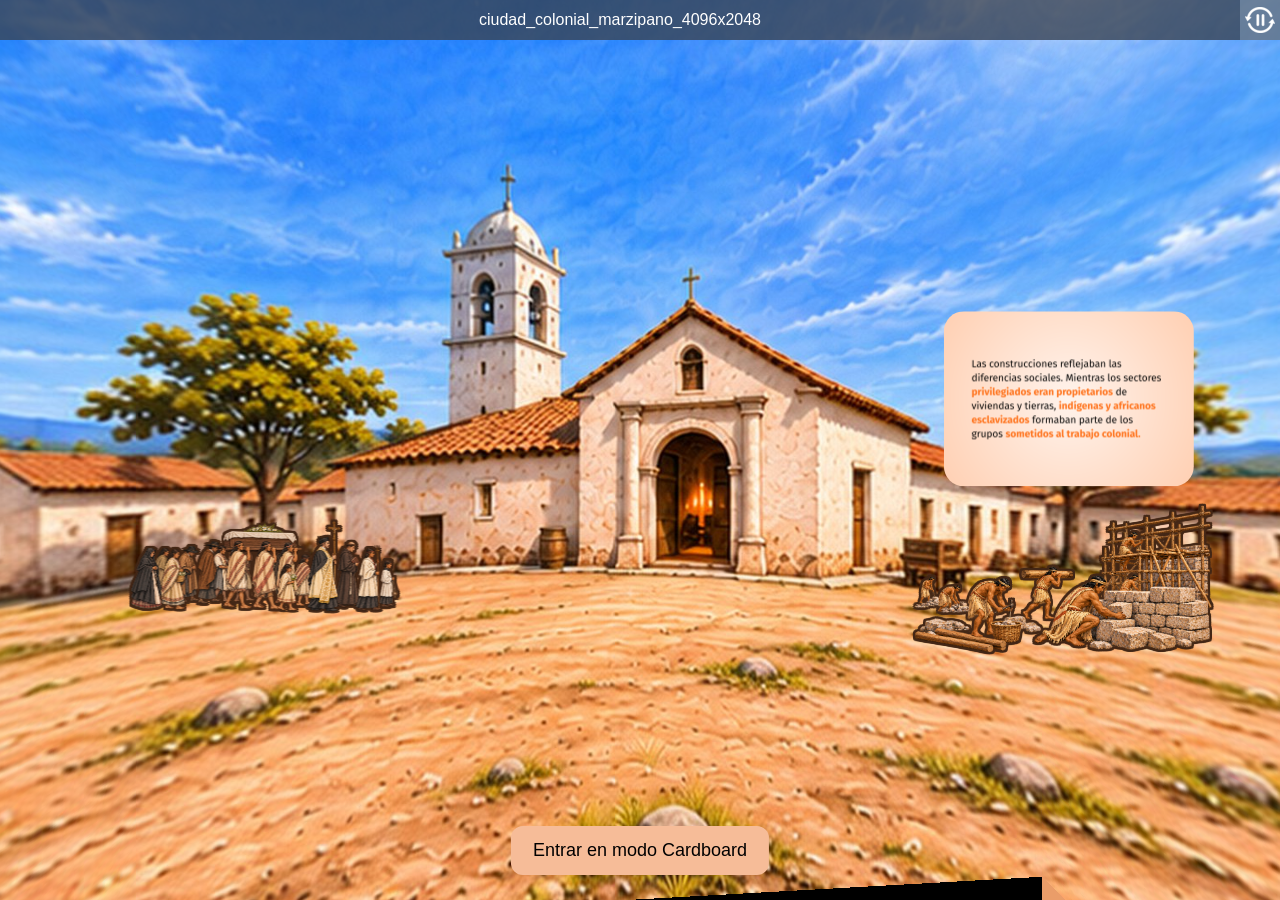
==== app-files/index.html @ c7993c3c "Add files via upload" ====
<!DOCTYPE html>
<html>
<head>
<title>Project Title</title>
<meta charset="utf-8">
<meta name="viewport" content="target-densitydpi=device-dpi, width=device-width, initial-scale=1.0, maximum-scale=1.0, minimum-scale=1.0, user-scalable=no, minimal-ui" />
<style> @-ms-viewport { width: device-width; } </style>
<link rel="stylesheet" href="vendor/reset.min.css">
<link rel="stylesheet" href="style.css">
</head>
<body class="single-scene ">

<div id="pano"></div>
<div id="panoDerecho"></div>
<button id="cardboardButton" type="button">
  Entrar en modo Cardboard
</button>
<div id="sceneList">
  <ul class="scenes">
    
      <a href="javascript:void(0)" class="scene" data-id="0-ciudad_colonial_marzipano_4096x2048">
        <li class="text">ciudad_colonial_marzipano_4096x2048</li>
      </a>
    
  </ul>
</div>

<div id="titleBar">
  <h1 class="sceneName"></h1>
</div>

<a href="javascript:void(0)" id="autorotateToggle">
  <img class="icon off" src="img/play.png">
  <img class="icon on" src="img/pause.png">
</a>

<a href="javascript:void(0)" id="fullscreenToggle">
  <img class="icon off" src="img/fullscreen.png">
  <img class="icon on" src="img/windowed.png">
</a>

<a href="javascript:void(0)" id="sceneListToggle">
  <img class="icon off" src="img/expand.png">
  <img class="icon on" src="img/collapse.png">
</a>

<a href="javascript:void(0)" id="viewUp" class="viewControlButton viewControlButton-1">
  <img class="icon" src="img/up.png">
</a>
<a href="javascript:void(0)" id="viewDown" class="viewControlButton viewControlButton-2">
  <img class="icon" src="img/down.png">
</a>
<a href="javascript:void(0)" id="viewLeft" class="viewControlButton viewControlButton-3">
  <img class="icon" src="img/left.png">
</a>
<a href="javascript:void(0)" id="viewRight" class="viewControlButton viewControlButton-4">
  <img class="icon" src="img/right.png">
</a>
<a href="javascript:void(0)" id="viewIn" class="viewControlButton viewControlButton-5">
  <img class="icon" src="img/plus.png">
</a>
<a href="javascript:void(0)" id="viewOut" class="viewControlButton viewControlButton-6">
  <img class="icon" src="img/minus.png">
</a>

<script src="vendor/screenfull.min.js" ></script>
<script src="vendor/bowser.min.js" ></script>
<script src="vendor/marzipano.js" ></script>

<script src="data.js"></script>
<script src="index.js"></script>
<script src="cardboard.js"></script>
</body>
</html>
---- app-files/style.css ----
* {
  -webkit-box-sizing: border-box;
  -moz-box-sizing: border-box;
  box-sizing: border-box;
  -moz-user-select: none;
  -webkit-user-select: none;
  -ms-user-select: none;
  user-select: none;
  -ms-text-size-adjust: none;
  -moz-text-size-adjust: none;
  -webkit-text-size-adjust: none;
  text-size-adjust: none;
  -webkit-user-drag: none;
  -webkit-touch-callout: none;
  -ms-content-zooming: none;
  -webkit-tap-highlight-color: rgba(0,0,0,0);
}

html, body {
  width: 100%;
  height: 100%;
  padding: 0;
  margin: 0;
  overflow: hidden;
  font-family: "Helvetica Neue", Helvetica, Arial, sans-serif;
  font-size: 16px;
  background-color: #000;
  color: #fff;
}

a, a:hover, a:active, a:visited {
  text-decoration: none;
  color: inherit;
}

#pano {
  position: absolute;
  top: 0;
  left: 0;
  width: 100%;
  height: 100%;
  overflow: hidden;
}

#titleBar {
  position: absolute;
  top: 0;
  left: 0;
  right: 40px;
  height: 40px;
  text-align: center;
}

.mobile #titleBar {
  height: 50px;
  right: 50px;
}

/* If there is a fullscreen button the title bar must make space for it */
body.fullscreen-enabled #titleBar {
  right: 80px;
}

body.fullscreen-enabled.mobile #titleBar {
  right: 100px;
}

/* If there are multiple scenes the title bar must make space for the scene list toggle */
body.multiple-scenes #titleBar {
  left: 40px;
}

body.multiple-scenes.mobile #titleBar {
  left: 50px;
}

#titleBar .sceneName {
  width: 100%;
  height: 100%;
  line-height: 30px;
  padding: 5px;
  background-color: rgb(58,68,84);
  background-color: rgba(58,68,84,0.8);
  overflow: hidden;
  text-overflow: ellipsis;
  white-space: nowrap;

  -moz-user-select: text;
  -webkit-user-select: text;
  -ms-user-select: text;
  user-select: text;
}

.mobile #titleBar .sceneName {
  line-height: 40px;
}

#fullscreenToggle {
  display: none;
  position: absolute;
  top: 0;
  right: 0;
  width: 40px;
  height: 40px;
  padding: 5px;
  background-color: rgb(103,115,131);
  background-color: rgba(103,115,131,0.8);
}

.mobile #fullscreenToggle {
  width: 50px;
  height: 50px;
}

body.fullscreen-enabled #fullscreenToggle {
  display: block;
}

#fullscreenToggle .icon {
  position: absolute;
  top: 5px;
  right: 5px;
  width: 30px;
  height: 30px;
}

.mobile #fullscreenToggle .icon {
  top: 10px;
  right: 10px;
}

#fullscreenToggle .icon.on {
  display: none;
}

#fullscreenToggle .icon.off {
  display: block;
}

#fullscreenToggle.enabled .icon.on {
  display: block;
}

#fullscreenToggle.enabled .icon.off {
  display: none;
}

#autorotateToggle {
  display: block;
  position: absolute;
  top: 0;
  right: 0;
  width: 40px;
  height: 40px;
  padding: 5px;
  background-color: rgb(103,115,131);
  background-color: rgba(103,115,131,0.8);
}

.mobile #autorotateToggle {
  width: 50px;
  height: 50px;
}

/* If there is a fullscreen button, autorotate must placed a bit to the left */
body.fullscreen-enabled #autorotateToggle {
  right: 40px;
}

body.fullscreen-enabled.mobile #autorotateToggle {
  right: 50px;
}

#autorotateToggle .icon {
  position: absolute;
  top: 5px;
  right: 5px;
  width: 30px;
  height: 30px;
}

.mobile #autorotateToggle .icon {
  top: 10px;
  right: 10px;
}

#autorotateToggle .icon.on {
  display: none;
}

#autorotateToggle .icon.off {
  display: block;
}

#autorotateToggle.enabled .icon.on {
  display: block;
}

#autorotateToggle.enabled .icon.off {
  display: none;
}

#sceneListToggle {
  position: absolute;
  top: 0;
  left: 0;
  width: 40px;
  height: 40px;
  padding: 5px;
  background-color: rgb(103,115,131);
  background-color: rgba(103,115,131,0.8);
}

.mobile #sceneListToggle {
  width: 50px;
  height: 50px;
}

#sceneListToggle .text {
  position: absolute;
  top: 5px;
  left: 15px;
  width: 100%;
  line-height: 30px;
}

#sceneListToggle .icon {
  position: absolute;
  top: 5px;
  right: 5px;
  width: 30px;
  height: 30px;
}

.mobile #sceneListToggle .icon {
  top: 10px;
  right: 10px;
}

#sceneListToggle .icon.on {
  display: none;
}

#sceneListToggle .icon.off {
  display: block;
}

#sceneListToggle.enabled .icon.on {
  display: block;
}

#sceneListToggle.enabled .icon.off {
  display: none;
}

#sceneList {
  position: absolute;
  top: 0;
  left: -220px;
  padding-top: 40px;
  width: 220px;
  max-height: 100%;
  overflow-x: hidden;
  overflow-y: auto;
  margin-left: 0;
  -webkit-transition: margin-left 0.5s ease-in-out;
  transition: margin-left 0.5s ease-in-out;
}

.mobile #sceneList {
  padding-top: 50px;
}

#sceneList .scenes {
  width: 100%;
  background-color: rgb(58,68,84);
  background-color: rgba(58,68,84,0.8);
}

.mobile #sceneList {
  width: 100%;
  height: 100%;
  left: -100%;
}

.mobile #sceneList.enabled {
  margin-left: 100%;
}

.mobile #sceneList .scenes {
  height: 100%;
}

#sceneList.enabled {
  margin-left: 220px;
}

#sceneList .scene {
  display: block;
  width: 100%;
  height: 30px;
}

.mobile #sceneList .scene {
  height: 40px;
}

#sceneList .scene .text {
  width: 100%;
  height: 100%;
  padding: 0 15px;
  line-height: 30px;
  overflow: hidden;
  text-overflow: ellipsis;
  white-space: nowrap;
}

.mobile #sceneList .scene .text {
  line-height: 40px;
}

.no-touch #sceneList .scene:hover {
  background-color: rgb(103,115,131);
  background-color: rgba(103,115,131,0.8);
}

#sceneList .scene.current {
  background-color: rgb(103,115,131);
  background-color: rgba(103,115,131,0.8);
}

/* Hide scene list when only a single scene exists */
body.single-scene #sceneList, body.single-scene #sceneListToggle {
  display: none;
}

/* Link hotspot */

.link-hotspot {
  width: 60px;
  height: 60px;
  margin-left: -30px;
  margin-top: -30px;
  opacity: 0.9;
  -webkit-transition: opacity 0.2s;
  transition: opacity 0.2s;
}

.no-touch .link-hotspot:hover {
  opacity: 1;
}

.mobile .link-hotspot {
  width: 70px;
  height: 70px;
}

.link-hotspot-icon {
  width: 100%;
  height: 100%;
  cursor: pointer;
}

.link-hotspot-tooltip {
  position: absolute;
  left: 100%;
  top: 14px; /* ( 60 - (16 + 2*8) ) / 2 */

  margin-left: 3px;

  font-size: 16px;

  max-width: 300px;

  padding: 8px 10px;

  border-radius: 5px;

  background-color: rgb(58,68,84);
  background-color: rgba(58,68,84,0.8);

  color: #fff;

  white-space: nowrap;
  text-overflow: ellipsis;
  overflow: hidden;

  cursor: pointer;

  opacity: 0;

  -ms-transform: translateX(-8px);
  -webkit-transform: translateX(-8px);
  transform: translateX(-8px);

  -webkit-transition: -ms-transform 0.3s,
                      -webkit-transform 0.3s,
                      transform 0.3s,
                      opacity 0.3s;
  transition: -ms-transform 0.3s,
              -webkit-transform 0.3s,
              transform 0.3s,
              opacity 0.3s;
}

.mobile .link-hotspot {
  top: 19px; /* ( 70 - (16 + 2*8) ) / 2 */
}

.no-touch .link-hotspot:hover .link-hotspot-tooltip {
  opacity: 1;
  -ms-transform: translateX(0);
  -webkit-transform: translateX(0);
  transform: translateX(0);
}

/* Prevent tooltip from triggering */
.link-hotspot-tooltip {
  pointer-events: none;
}
.no-touch .link-hotspot:hover .link-hotspot-tooltip {
  pointer-events: all;
}

/* Fallback mode without pointer-events (IE8-10) */
.tooltip-fallback .link-hotspot-tooltip {
  display: none;
}
.no-touch .tooltip-fallback .link-hotspot:hover .link-hotspot-tooltip {
  display: block;
}

/* Info hotspot */

.info-hotspot {
  line-height: 1.2em;
  opacity: 0.9;
  -webkit-transition: opacity 0.2s 0.2s;
  transition: opacity 0.2s 0.2s;
}

.no-touch .info-hotspot:hover {
  opacity: 1;
  -webkit-transition: opacity 0.2s;
  transition: opacity 0.2s;
}

.info-hotspot.visible {
  opacity: 1;
}

.info-hotspot .info-hotspot-header {
  width: 40px;
  height: 40px;
  border-radius: 20px;
  background-color: rgb(103,115,131);
  cursor: pointer;
  -webkit-transition: width 0.3s ease-in-out 0.5s,
                      border-radius 0.3s ease-in-out 0.5s;
  transition: width 0.3s ease-in-out 0.5s,
              border-radius 0.3s ease-in-out 0.5s;
}

.mobile .info-hotspot .info-hotspot-header {
  width: 50px;
  height: 50px;
  border-radius: 25px;
}

.desktop.no-touch .info-hotspot .info-hotspot-header:hover {
  width: 260px;
  border-radius: 5px;
  -webkit-transition: width 0.3s ease-in-out,
                      border-radius 0.3s ease-in-out;
  transition: width 0.3s ease-in-out,
              border-radius 0.3s ease-in-out;
}

.desktop .info-hotspot.visible .info-hotspot-header,
.desktop.no-touch .info-hotspot.visible .info-hotspot-header:hover {
  width: 260px;
  border-radius: 5px;
  border-top-right-radius: 0;
  border-bottom-right-radius: 0;
  border-bottom-left-radius: 0;
  -webkit-transition: width 0.3s ease-in-out,
                      border-radius 0.3s ease-in-out;
  transition: width 0.3s ease-in-out,
              border-radius 0.3s ease-in-out;
}

.info-hotspot .info-hotspot-icon-wrapper {
  width: 40px;
  height: 40px;
}

.mobile .info-hotspot .info-hotspot-icon-wrapper {
  width: 50px;
  height: 50px;
}

.info-hotspot .info-hotspot-icon {
  width: 90%;
  height: 90%;
  margin: 5%;
}

.info-hotspot .info-hotspot-title-wrapper {
  position: absolute;
  left: 40px;
  top: 0;
  width: 0;
  height: 40px;
  padding: 0;
  overflow: hidden;
  -webkit-transition: width 0s 0.4s,
                      padding 0s 0.4s;
  transition: width 0s 0.4s,
              padding 0s 0.4s;
}

.desktop .info-hotspot.visible .info-hotspot-title-wrapper,
.desktop.no-touch .info-hotspot .info-hotspot-header:hover .info-hotspot-title-wrapper {
  width: 220px;
  padding: 0 5px;
  -webkit-transition: width 0s 0.4s,
                      padding 0s 0.4s;
  transition: width 0s 0.4s,
              padding 0s 0.4s;
}

.info-hotspot .info-hotspot-title-wrapper:before {
  content: '';
  display: inline-block;
  vertical-align: middle;
  height: 100%;
}

.info-hotspot .info-hotspot-title {
  display: inline-block;
  vertical-align: middle;

  -moz-user-select: text;
  -webkit-user-select: text;
  -ms-user-select: text;
  user-select: text;
}

.info-hotspot .info-hotspot-close-wrapper {
  position: absolute;
  left: 260px;
  top: 0;
  height: 40px;
  width: 40px;
  border-top-right-radius: 5px;
  background-color: rgb(78,88,104);
  visibility: hidden;
  -ms-transform: perspective(200px) rotateY(90deg);
  -webkit-transform: perspective(200px) rotateY(90deg);
  transform: perspective(200px) rotateY(90deg);
  -ms-transform-origin: 0 50% 0;
  -webkit-transform-origin: 0 50% 0;
  transform-origin: 0 50% 0;
  -webkit-transition: -ms-transform 0.3s 0.3s,
                      -webkit-transform 0.3s 0.3s,
                      transform 0.3s 0.3s,
                      visibility 0s 0.6s;
  transition: -ms-transform 0.3s 0.3s,
              -webkit-transform 0.3s 0.3s,
              transform 0.3s 0.3s,
              visibility 0s 0.6s;
}

.desktop .info-hotspot.visible .info-hotspot-close-wrapper {
  visibility: visible;
  -ms-transform: perspective(200px) rotateY(0deg);
  -webkit-transform: perspective(200px) rotateY(0deg);
  transform: perspective(200px) rotateY(0deg);
  -webkit-transition: -ms-transform 0.3s,
                      -webkit-transform 0.3s,
                      transform 0.3s,
                      visibility 0s 0s;
  transition: -ms-transform 0.3s,
              -webkit-transform 0.3s,
              transform 0.3s,
              visibility 0s 0s;
}

.info-hotspot .info-hotspot-close-icon {
  width: 70%;
  height: 70%;
  margin: 15%;
}

.info-hotspot .info-hotspot-text {
  position: absolute;
  width: 300px;
  height: auto;
  max-height: 200px;
  top: 40px;
  left: 0;
  padding: 10px;
  background-color: rgb(58,68,84);
  border-bottom-right-radius: 5px;
  border-bottom-left-radius: 5px;
  overflow-y: auto;
  visibility: hidden;
  /* rotate(90deg) causes transition flicker on Firefox 58 */
  -ms-transform: perspective(200px) rotateX(-89.999deg);
  -webkit-transform: perspective(200px) rotateX(-89.999deg);
  transform: perspective(200px) rotateX(-89.999deg);
  -ms-transform-origin: 50% 0 0;
  -webkit-transform-origin: 50% 0 0;
  transform-origin: 50% 0 0;
  -webkit-transition: -ms-transform 0.3s,
                      -webkit-transform 0.3s,
                      transform 0.3s,
                      visibility 0s 0.3s;
  transition: -ms-transform 0.3s,
              -webkit-transform 0.3s,
              transform 0.3s,
              visibility 0s 0.3s;

  -moz-user-select: text;
  -webkit-user-select: text;
  -ms-user-select: text;
  user-select: text;
}

.desktop .info-hotspot.visible .info-hotspot-text {
  visibility: visible;
  -ms-transform: perspective(200px) rotateX(0deg);
  -webkit-transform: perspective(200px) rotateX(0deg);
  transform: perspective(200px) rotateX(0deg);
  -webkit-transition: -ms-transform 0.3s 0.3s,
                      -webkit-transform 0.3s 0.3s,
                      transform 0.3s 0.3s,
                      visibility 0s 0s;
  transition: -ms-transform 0.3s 0.3s,
              -webkit-transform 0.3s 0.3s,
              transform 0.3s 0.3s,
              visibility 0s 0s;
}

/* Info hotspot modal */

.desktop .info-hotspot-modal {
  display: none;
}

.info-hotspot-modal {
  top: 0;
  left: 0;
  position: absolute;
  width: 100%;
  height: 100%;
  overflow: hidden;
  z-index: 11000 !important;
  background-color: rgba(0,0,0,.5);
  line-height: 1.2em;
  opacity: 0;
  visibility: hidden;
  -webkit-transition: opacity 0.2s ease-in-out 0.5s,
                      visibility 0s 0.7s;
  transition: opacity 0.2s ease-in-out 0.5s,
              visibility 0s 0.7s;
}

.info-hotspot-modal.visible {
  opacity: 1;
  visibility: visible;
  -webkit-transition: opacity 0.2s ease-in-out,
                      visibility 0s 0s;
  transition: opacity 0.2s ease-in-out,
              visibility 0s 0s;
}

.info-hotspot-modal .info-hotspot-header {
  position: absolute;
  top: 60px;
  left: 10px;
  right: 10px;
  width: auto;
  height: 50px;
  background-color: rgb(103,115,131);
  background-color: rgba(103,115,131,0.8);
  opacity: 0;
  -webkit-transition: opacity 0.3s ease-in-out 0.2s;
  transition: opacity 0.3s ease-in-out 0.2s;
}

.info-hotspot-modal.visible .info-hotspot-header {
  opacity: 1;
  -webkit-transition: opacity 0.3s ease-in-out 0.2s;
  transition: opacity 0.3s ease-in-out 0.2s;
}

.info-hotspot-modal .info-hotspot-icon-wrapper {
  width: 50px;
  height: 50px;
}

.info-hotspot-modal .info-hotspot-icon {
  width: 90%;
  height: 90%;
  margin: 5%;
}

.info-hotspot-modal .info-hotspot-title-wrapper {
  position: absolute;
  top: 0;
  left: 50px;
  right: 50px;
  width: auto;
  height: 50px;
  padding: 0 10px;
}

.info-hotspot-modal .info-hotspot-title-wrapper:before {
  content: '';
  display: inline-block;
  vertical-align: middle;
  height: 100%;
}

.info-hotspot-modal .info-hotspot-title {
  display: inline-block;
  vertical-align: middle;

  -moz-user-select: text;
  -webkit-user-select: text;
  -ms-user-select: text;
  user-select: text;
}

.info-hotspot-modal .info-hotspot-close-wrapper {
  position: absolute;
  top: 0;
  right: 0;
  width: 50px;
  height: 50px;
  background-color: rgb(78,88,104);
  background-color: rgba(78,88,104,0.8);
  cursor: pointer;
}

.info-hotspot-modal .info-hotspot-close-icon {
  width: 70%;
  height: 70%;
  margin: 15%;
}

.info-hotspot-modal .info-hotspot-text {
  position: absolute;
  top: 110px;
  bottom: 10px;
  left: 10px;
  right: 10px;
  padding: 10px;
  background-color: rgb(58,68,84);
  background-color: rgba(58,68,84,0.8);
  overflow-y: auto;
  opacity: 0;
  -webkit-transition: opacity 0.3s ease-in-out;
  transition: opacity 0.3s ease-in-out;

  -moz-user-select: text;
  -webkit-user-select: text;
  -ms-user-select: text;
  user-select: text;
}

.info-hotspot-modal.visible .info-hotspot-text {
  opacity: 1;
  -webkit-transition: opacity 0.3s ease-in-out 0.4s;
  transition: opacity 0.3s ease-in-out 0.4s;
}

/* View control buttons */

.viewControlButton {
  display: none;
  position: absolute;
  bottom: 0;
  left: 50%;
  width: 40px;
  height: 40px;
  padding: 5px;
  background-color: rgb(103,115,131);
  background-color: rgba(103,115,131,0.8);
}

body.view-control-buttons .viewControlButton {
  display: block;
}

/* Hide controls when width is too small */
@media (max-width: 600px) {
  body.view-control-buttons .viewControlButton {
    display: none;
  }
}

.viewControlButton .icon {
  position: absolute;
  top: 5px;
  right: 5px;
  width: 30px;
  height: 30px;
}

/* Center is at margin-left: -20px */
.viewControlButton-1 {
  margin-left: -145px;
}
.viewControlButton-2 {
  margin-left: -95px;
}
.viewControlButton-3 {
  margin-left: -45px;
}
.viewControlButton-4 {
  margin-left: 5px;
}
.viewControlButton-5 {
  margin-left: 55px;
}
.viewControlButton-6 {
  margin-left: 105px;
}
#cardboardButton {
  position: fixed;
  bottom: 25px;
  left: 50%;
  transform: translateX(-50%);
  z-index: 9999;
  padding: 14px 22px;
  background: #f6bc98;
  color: rgb(0, 0, 0);
  border: none;
  border-radius: 12px;
  font-size: 18px;
  cursor: pointer;
}
body.cardboard-mode #pano {
  width: 50%;
  left: 0;
}

body.cardboard-mode #panoDerecho {
  position: fixed;
  top: 0;
  left: 50%;
  width: 50%;
  height: 100%;
  z-index: 1;
}
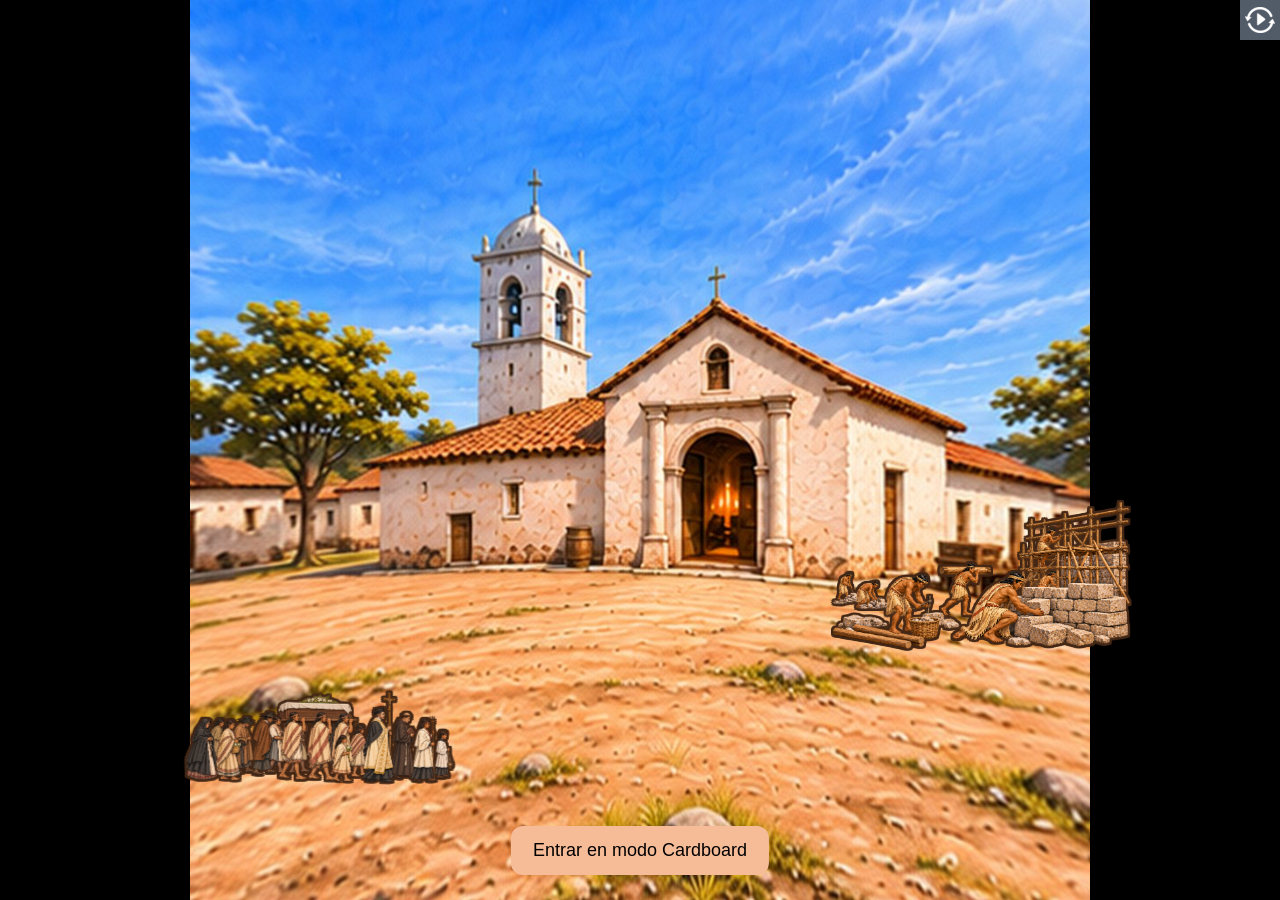
==== commit 04edc333: "Update index.html" ====
--- a/app-files/index.html
+++ b/app-files/index.html
@@ -1,6 +1,12 @@
 <!DOCTYPE html>
 <html>
 <head>
+  
+<meta name="apple-mobile-web-app-capable" content="yes">
+<meta name="apple-mobile-web-app-status-bar-style" content="black">
+<meta name="viewport" content="width=device-width, initial-scale=1, viewport-fit=cover">
+<meta name="mobile-web-app-capable" content="yes">
+
 <title>Project Title</title>
 <meta charset="utf-8">
 <meta name="viewport" content="target-densitydpi=device-dpi, width=device-width, initial-scale=1.0, maximum-scale=1.0, minimum-scale=1.0, user-scalable=no, minimal-ui" />
--- a/app-files/style.css
+++ b/app-files/style.css
@@ -854,4 +854,101 @@
   width: 50%;
   height: 100%;
   z-index: 1;
-}+}
+.sceneName {
+  display: none !important;
+}
+body.cardboard-mode #cardboardButton {
+  display: none !important;
+}
+
+/* Cardboard: pantalla dividida */
+body.cardboard-mode #pano {
+  position: fixed !important;
+  left: 0 !important;
+  top: 0 !important;
+  width: 50vw !important;
+  height: 100dvh !important;
+}
+
+body.cardboard-mode #panoDerecho {
+  position: fixed !important;
+  left: 50% !important;
+  top: 0 !important;
+  width: 50vw !important;
+  height: 100dvh !important;
+}
+
+/* Ocultar elementos de interfaz */
+body.cardboard-mode #cardboardButton,
+body.cardboard-mode .sceneName {
+  display: none !important;
+}
+/* Evitar que las tarjetas se salgan de cada mitad */
+body.cardboard-mode .info-hotspot-modal {
+  max-width: 90% !important;
+  box-sizing: border-box;
+}
+
+body.cardboard-mode .info-hotspot-modal-text {
+  font-size: 13px !important;
+  line-height: 1.4 !important;
+}
+
+/* CONFIGURACIÓN FINAL CARDBOARD */
+
+#panoDerecho {
+  display: none;
+}
+
+body.cardboard-mode #pano,
+body.cardboard-mode #panoDerecho {
+  display: block !important;
+  position: fixed !important;
+  top: 0 !important;
+  height: 100% !important;
+  height: 100dvh !important;
+  width: 50vw !important;
+  overflow: hidden !important;
+}
+
+body.cardboard-mode #pano {
+  left: 0 !important;
+}
+
+body.cardboard-mode #panoDerecho {
+  left: 50% !important;
+  z-index: 1;
+}
+
+body.cardboard-mode #cardboardButton,
+.sceneName,
+body.cardboard-mode #titleBar,
+body.cardboard-mode #autorotateToggle {
+  display: none !important;
+}
+
+/* Tarjetas más pequeñas en Cardboard */
+body.cardboard-mode .info-hotspot-modal {
+  width: 100% !important;
+  max-width: 100% !important;
+  height: 100% !important;
+  max-height: 100% !important;
+  overflow: hidden !important;
+}
+
+/* Subir cuadros de información en Cardboard */
+body.cardboard-mode .info-hotspot-modal .info-hotspot-header {
+  top: 30px !important;
+}
+
+body.cardboard-mode .info-hotspot-modal .info-hotspot-text {
+  top: 80px !important;
+}
+
+
+body.cardboard-mode .info-hotspot-modal .info-hotspot-text {
+  font-size: 12px !important;
+  line-height: 1.35 !important;
+  overflow-y: auto !important;
+}
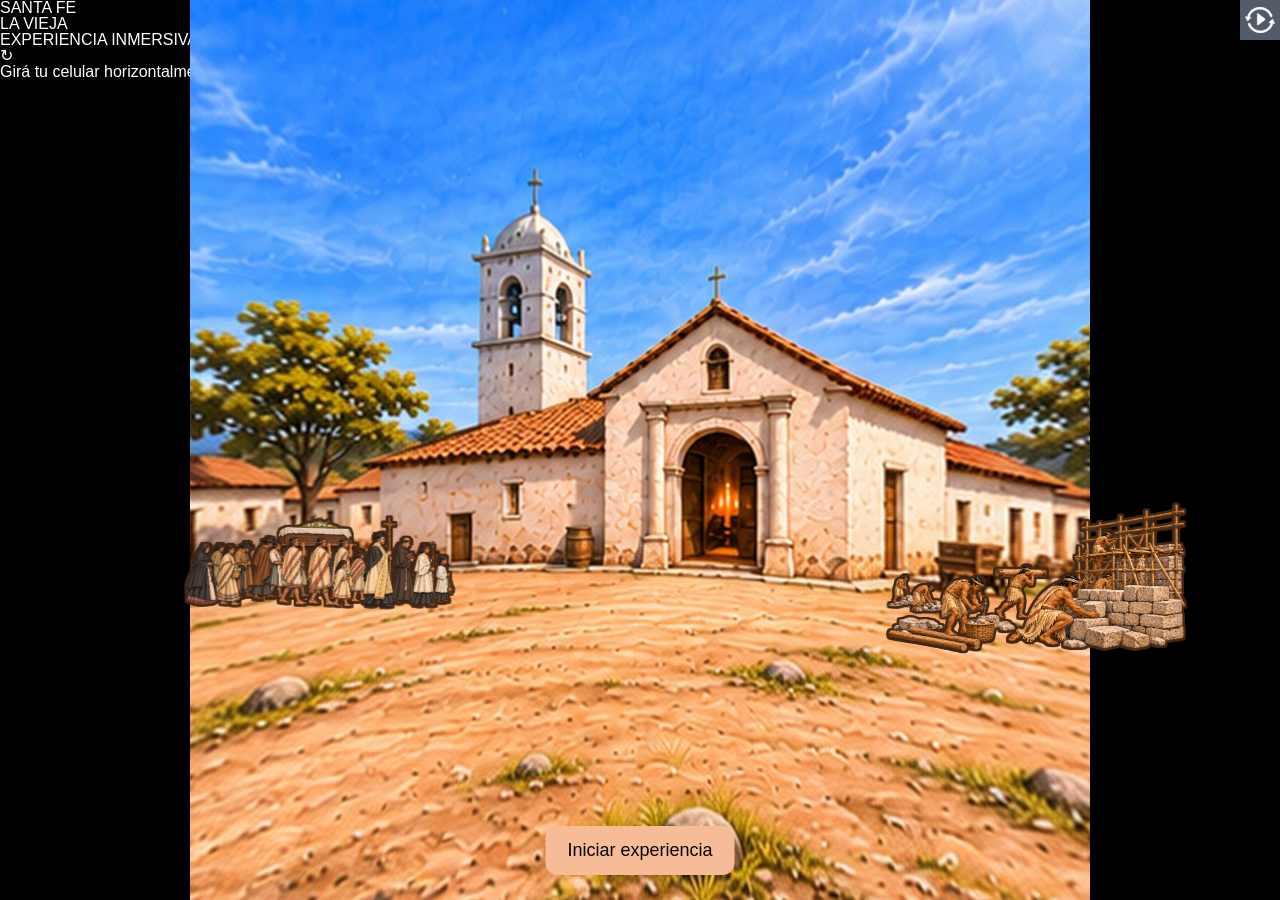
==== commit c7529abd: "Update index.html" ====
--- a/app-files/index.html
+++ b/app-files/index.html
@@ -13,16 +13,44 @@
 <style> @-ms-viewport { width: device-width; } </style>
 <link rel="stylesheet" href="vendor/reset.min.css">
 <link rel="stylesheet" href="style.css">
+  <link rel="preconnect" href="https://fonts.googleapis.com">
+<link rel="preconnect" href="https://fonts.gstatic.com" crossorigin>
+<link href="https://fonts.googleapis.com/css2?family=Fira+Sans:wght@400;600;700;800&display=swap" rel="stylesheet">
 </head>
 <body class="single-scene ">
 
+
 <div id="pano"></div>
 <div id="panoDerecho"></div>
-<button id="cardboardButton" type="button">
-  Entrar en modo Cardboard
-</button>
+
+<!-- PANTALLA DE BIENVENIDA -->
+<div id="pantallaInicio">
+  <div class="bienvenidaContenido">
+
+    <h1>SANTA FE<br>LA VIEJA</h1>
+
+    <p class="bienvenidaSubtitulo">
+      EXPERIENCIA INMERSIVA EN 360°
+    </p>
+
+    <button id="cardboardButton" type="button">
+      Iniciar experiencia
+    </button>
+
+    <div class="bienvenidaInstruccion">
+      <div class="iconoRotacion">↻</div>
+      <p>
+        Girá tu celular horizontalmente
+        y colocalo en el visor Cardboard.
+      </p>
+    </div>
+
+  </div>
+</div>
+
 <div id="sceneList">
   <ul class="scenes">
+
     
       <a href="javascript:void(0)" class="scene" data-id="0-ciudad_colonial_marzipano_4096x2048">
         <li class="text">ciudad_colonial_marzipano_4096x2048</li>
--- a/app-files/style.css
+++ b/app-files/style.css
@@ -828,6 +828,9 @@
 .viewControlButton-6 {
   margin-left: 105px;
 }
+
+/* BOTÓN CARDBOARD */
+
 #cardboardButton {
   position: fixed;
   bottom: 25px;
@@ -836,79 +839,29 @@
   z-index: 9999;
   padding: 14px 22px;
   background: #f6bc98;
-  color: rgb(0, 0, 0);
+  color: #000;
   border: none;
   border-radius: 12px;
   font-size: 18px;
   cursor: pointer;
 }
-body.cardboard-mode #pano {
-  width: 50%;
-  left: 0;
-}
-
-body.cardboard-mode #panoDerecho {
-  position: fixed;
-  top: 0;
-  left: 50%;
-  width: 50%;
-  height: 100%;
-  z-index: 1;
-}
-.sceneName {
-  display: none !important;
-}
-body.cardboard-mode #cardboardButton {
-  display: none !important;
-}
-
-/* Cardboard: pantalla dividida */
-body.cardboard-mode #pano {
-  position: fixed !important;
-  left: 0 !important;
-  top: 0 !important;
-  width: 50vw !important;
-  height: 100dvh !important;
-}
-
-body.cardboard-mode #panoDerecho {
-  position: fixed !important;
-  left: 50% !important;
-  top: 0 !important;
-  width: 50vw !important;
-  height: 100dvh !important;
-}
-
-/* Ocultar elementos de interfaz */
-body.cardboard-mode #cardboardButton,
-body.cardboard-mode .sceneName {
-  display: none !important;
-}
-/* Evitar que las tarjetas se salgan de cada mitad */
-body.cardboard-mode .info-hotspot-modal {
-  max-width: 90% !important;
-  box-sizing: border-box;
-}
-
-body.cardboard-mode .info-hotspot-modal-text {
-  font-size: 13px !important;
-  line-height: 1.4 !important;
-}
-
-/* CONFIGURACIÓN FINAL CARDBOARD */
+
+/* VISOR DERECHO OCULTO EN MODO NORMAL */
 
 #panoDerecho {
   display: none;
 }
+
+/* PANTALLA DIVIDIDA EN CARDBOARD */
 
 body.cardboard-mode #pano,
 body.cardboard-mode #panoDerecho {
   display: block !important;
   position: fixed !important;
   top: 0 !important;
-  height: 100% !important;
+  width: 50vw !important;
+  height: 100vh !important;
   height: 100dvh !important;
-  width: 50vw !important;
   overflow: hidden !important;
 }
 
@@ -921,34 +874,44 @@
   z-index: 1;
 }
 
+/* OCULTAR CONTROLES EN CARDBOARD */
+
 body.cardboard-mode #cardboardButton,
-.sceneName,
 body.cardboard-mode #titleBar,
-body.cardboard-mode #autorotateToggle {
+body.cardboard-mode #autorotateToggle,
+body.cardboard-mode #sceneListToggle,
+body.cardboard-mode #sceneList,
+body.cardboard-mode .viewControlButton {
   display: none !important;
 }
 
-/* Tarjetas más pequeñas en Cardboard */
-body.cardboard-mode .info-hotspot-modal {
-  width: 100% !important;
-  max-width: 100% !important;
-  height: 100% !important;
-  max-height: 100% !important;
-  overflow: hidden !important;
-}
-
-/* Subir cuadros de información en Cardboard */
-body.cardboard-mode .info-hotspot-modal .info-hotspot-header {
-  top: 30px !important;
-}
-
-body.cardboard-mode .info-hotspot-modal .info-hotspot-text {
-  top: 80px !important;
-}
-
-
-body.cardboard-mode .info-hotspot-modal .info-hotspot-text {
-  font-size: 12px !important;
-  line-height: 1.35 !important;
-  overflow-y: auto !important;
-}
+/* =====================================
+   ADAPTACIÓN A CELULARES
+   SANTA FE LA VIEJA 360
+   ===================================== */
+
+/* Solo dispositivos táctiles de pantalla pequeña */
+@media (hover: none) and (pointer: coarse)
+       and (max-width: 950px) {
+
+  /* Personajes y carteles del panorama */
+  #pano img[src*="personajes/"],
+  #panoDerecho img[src*="personajes/"] {
+    max-width: clamp(110px, 28vw, 180px) !important;
+    height: auto !important;
+  }
+}
+
+/* CARDBOARD: dos mitades de pantalla */
+body.cardboard-mode #pano img[src*="personajes/"],
+body.cardboard-mode #panoDerecho img[src*="personajes/"] {
+  max-width: clamp(90px, 17vw, 145px) !important;
+  height: auto !important;
+}
+
+
+/* OCULTAR TÍTULO */
+
+.sceneName {
+  display: none !important;
+}
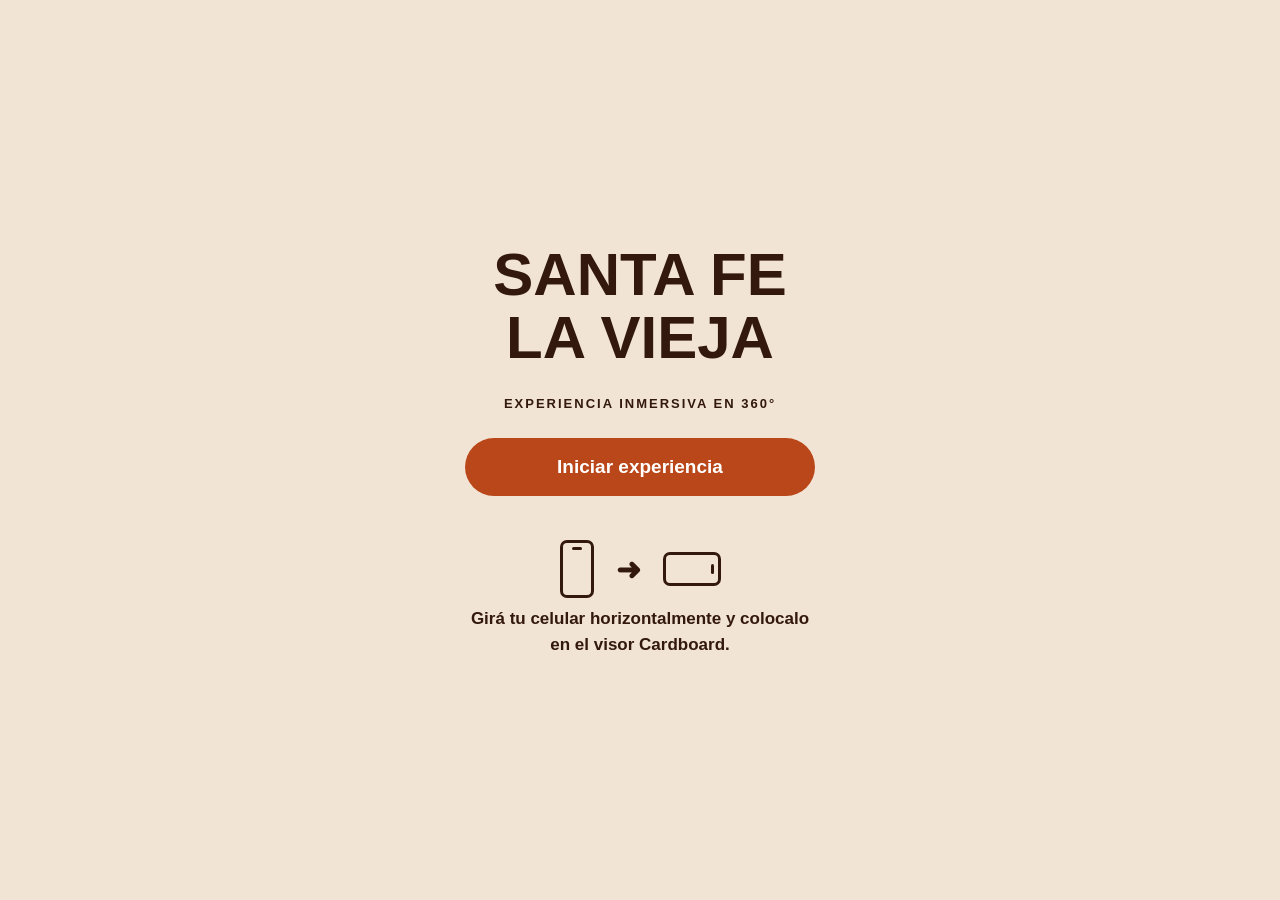
==== commit 349326af: "Update index.html" ====
--- a/app-files/index.html
+++ b/app-files/index.html
@@ -38,7 +38,11 @@
     </button>
 
     <div class="bienvenidaInstruccion">
-      <div class="iconoRotacion">↻</div>
+      <div class="iconoRotacion">
+  <div class="celular vertical"><span></span></div>
+  <div class="flechaGiro">➜</div>
+  <div class="celular horizontal"><span></span></div>
+</div>
       <p>
         Girá tu celular horizontalmente
         y colocalo en el visor Cardboard.
--- a/app-files/style.css
+++ b/app-files/style.css
@@ -915,3 +915,140 @@
 .sceneName {
   display: none !important;
 }
+
+/* PANTALLA DE BIENVENIDA */
+
+#pantallaInicio {
+  position: fixed;
+  inset: 0;
+  z-index: 99999;
+  background: #f2e4d5;
+  display: flex;
+  align-items: center;
+  justify-content: center;
+  overflow-y: auto;
+  padding: 24px;
+  box-sizing: border-box;
+  font-family: "Fira Sans", sans-serif;
+}
+
+.bienvenidaContenido {
+  width: 100%;
+  max-width: 430px;
+  display: flex;
+  flex-direction: column;
+  align-items: center;
+  text-align: center;
+  gap: 28px;
+}
+
+.bienvenidaContenido h1 {
+  margin: 0;
+  font-size: clamp(38px, 11vw, 60px);
+  line-height: 1.05;
+  font-weight: 800;
+  color: #32180d;
+}
+
+.bienvenidaSubtitulo {
+  margin: 0;
+  font-size: 13px;
+  letter-spacing: 2px;
+  font-weight: 600;
+  color: #32180d;
+}
+
+#pantallaInicio #cardboardButton {
+  position: static !important;
+  display: block;
+  transform: none !important;
+  width: 100%;
+  max-width: 350px;
+  padding: 18px;
+  border: none;
+  border-radius: 40px;
+  background: #b94719;
+  color: white;
+  font-family: "Fira Sans", sans-serif;
+  font-size: 19px;
+  font-weight: 700;
+  cursor: pointer;
+}
+
+.bienvenidaInstruccion {
+  color: #32180d;
+  font-size: 17px;
+  font-weight: 700;
+  line-height: 1.5;
+  margin-top: 8px;
+  max-width: 340px;
+}
+.bienvenidaInstruccion p {
+  margin: 4px 0 0;
+}
+
+.iconoRotacion {
+  display: flex;
+  align-items: center;
+  justify-content: center;
+  gap: 22px;
+  margin: 8px 0;
+  color: #32180d;
+}
+
+.celular {
+  border: 3px solid #32180d;
+  border-radius: 7px;
+  position: relative;
+  box-sizing: border-box;
+}
+
+.celular.vertical {
+  width: 34px;
+  height: 58px;
+}
+
+.celular.horizontal {
+  width: 58px;
+  height: 34px;
+}
+
+.celular span {
+  position: absolute;
+  background: #32180d;
+  border-radius: 3px;
+}
+
+.celular.vertical span {
+  width: 10px;
+  height: 3px;
+  top: 4px;
+  left: 50%;
+  transform: translateX(-50%);
+}
+
+.celular.horizontal span {
+  width: 3px;
+  height: 10px;
+  right: 4px;
+  top: 50%;
+  transform: translateY(-50%);
+}
+
+.flechaGiro {
+  font-size: 30px;
+  font-weight: 700;
+}
+/* OCULTAR BIENVENIDA AL ACTIVAR CARDBOARD */
+
+body.cardboard-mode #pantallaInicio {
+  display: none !important;
+}
+
+/* ADAPTACIÓN A CELULARES PEQUEÑOS */
+
+@media (max-height: 650px) {
+  .bienvenidaContenido {
+    gap: 14px;
+  }
+}
